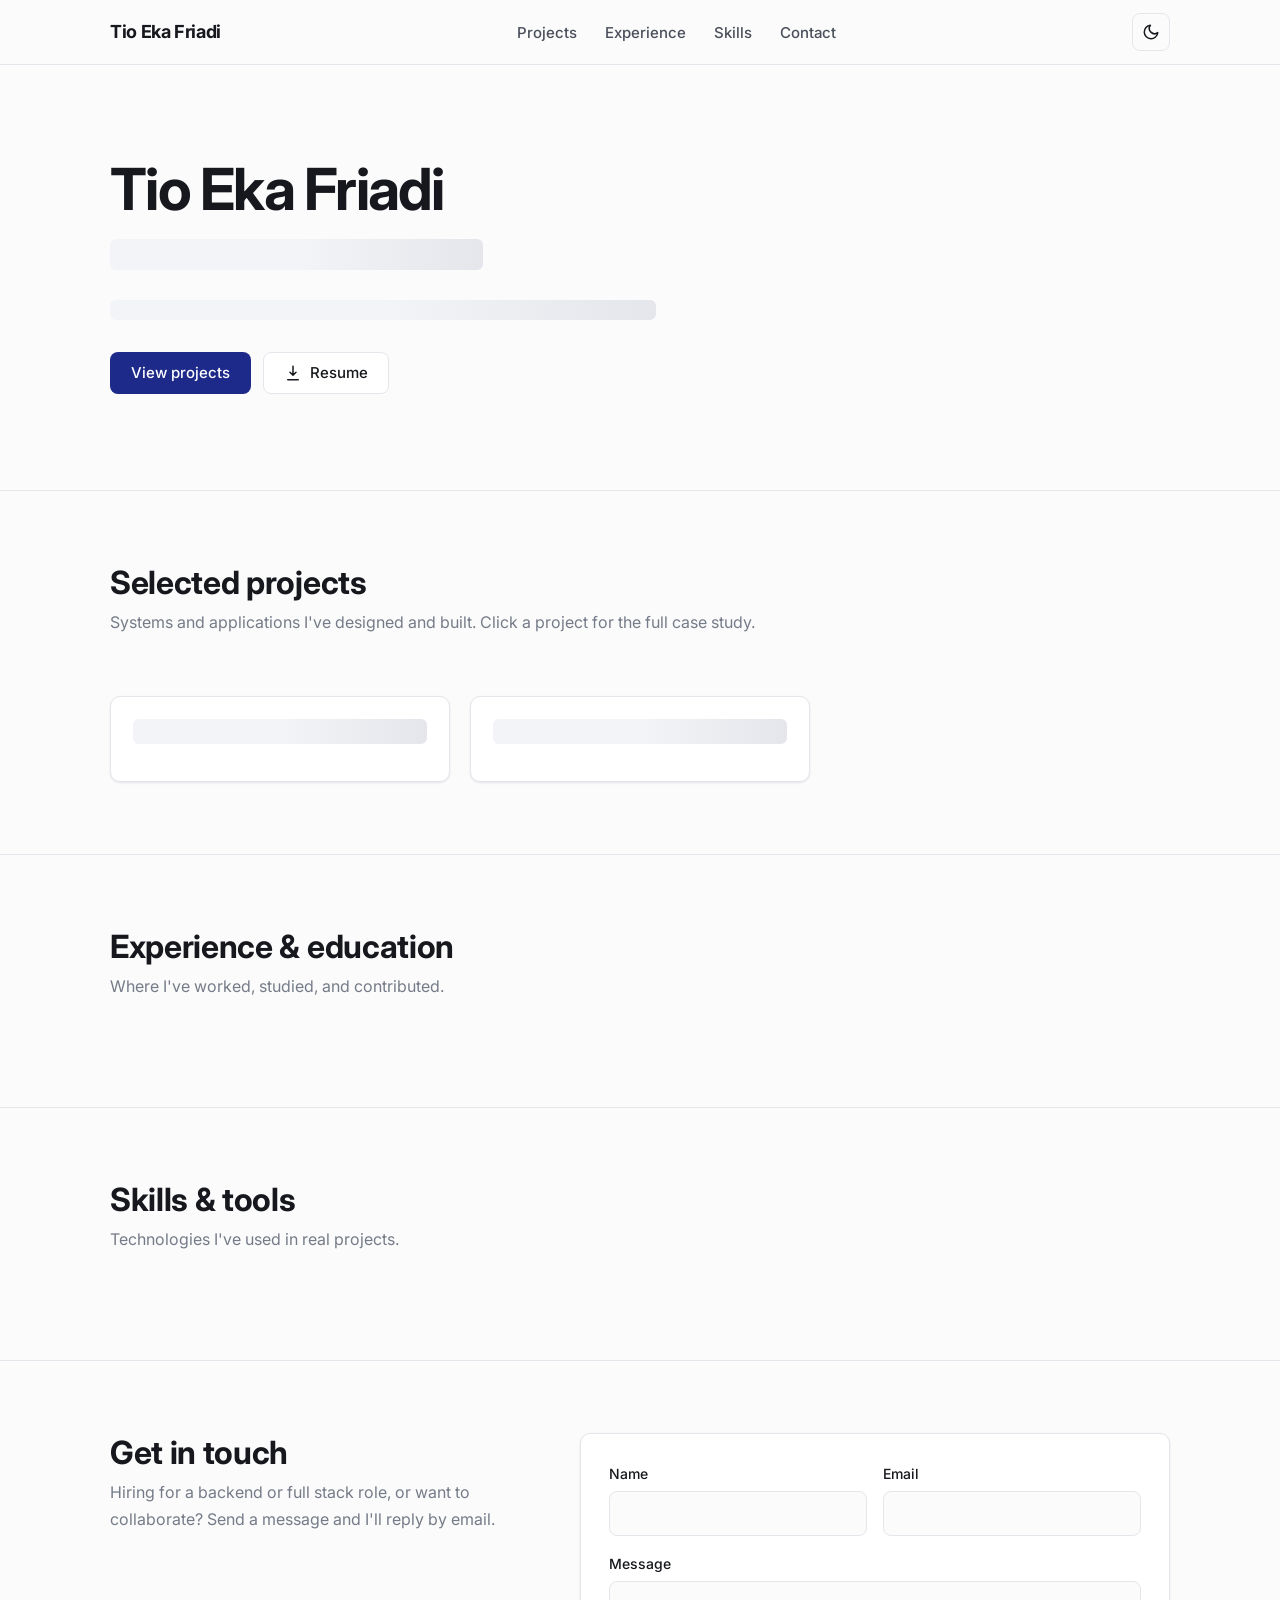
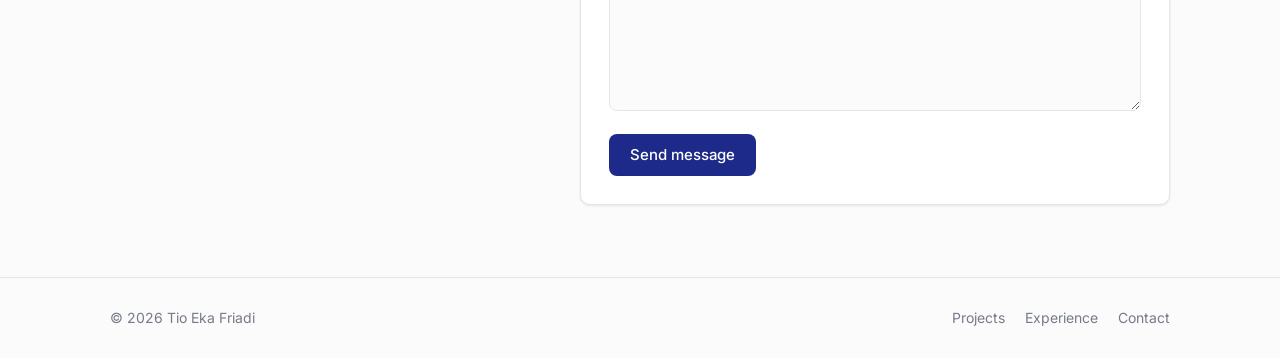
==== index.html @ fd9bc1bb "Add files via upload" ====
<!DOCTYPE html>
<html lang="en">
<head>
  <meta charset="UTF-8">
  <meta name="viewport" content="width=device-width, initial-scale=1">
  <title>Tio Eka Friadi — Backend & Full Stack Developer</title>
  <meta name="description" content="Portfolio of Tio Eka Friadi, a backend & full stack developer building REST APIs, databases, and AI-integrated web applications.">
  <meta name="author" content="Tio Eka Friadi">
  <meta name="theme-color" content="#1e2a8a">

  <!-- Open Graph (preview saat link dibagikan di LinkedIn / WhatsApp) -->
  <meta property="og:type" content="website">
  <meta property="og:title" content="Tio Eka Friadi — Backend & Full Stack Developer">
  <meta property="og:description" content="REST APIs, databases, and AI-integrated web applications. See my projects and get in touch.">
  <meta property="og:image" content="assets/og-image.png">
  <meta name="twitter:card" content="summary_large_image">
  <!-- Setelah punya domain, ganti dua baris ini lalu hapus komentar:
  <meta property="og:url" content="https://DOMAIN-KAMU.com/">
  <link rel="canonical" href="https://DOMAIN-KAMU.com/">
  -->

  <link rel="icon" href="assets/favicon.svg" type="image/svg+xml">
  <link rel="preconnect" href="https://fonts.googleapis.com">
  <link rel="preconnect" href="https://fonts.gstatic.com" crossorigin>
  <link href="https://fonts.googleapis.com/css2?family=Inter:wght@400;500;600;700&display=swap" rel="stylesheet">
  <link rel="stylesheet" href="css/style.css">
  <script>
    try { const t = localStorage.getItem('theme'); if (t) document.documentElement.dataset.theme = t; } catch (e) {}
  </script>
</head>
<body>
  <a class="skip-link" href="#main">Skip to content</a>

  <header class="site-header">
    <div class="container nav">
      <a class="brand" href="#top" data-bind="name">Tio Eka Friadi</a>
      <ul class="nav-links" id="nav-links">
        <li><a href="#projects">Projects</a></li>
        <li><a href="#experience">Experience</a></li>
        <li><a href="#skills">Skills</a></li>
        <li><a href="#contact">Contact</a></li>
      </ul>
      <div class="nav-actions">
        <button class="icon-btn" id="theme-toggle" type="button" aria-label="Toggle dark mode">
          <svg viewBox="0 0 24 24" fill="none" stroke="currentColor" stroke-width="2" stroke-linecap="round" stroke-linejoin="round"><path d="M21 12.8A9 9 0 1 1 11.2 3a7 7 0 0 0 9.8 9.8z"/></svg>
        </button>
        <button class="icon-btn menu-btn" id="menu-btn" type="button" aria-label="Open menu" aria-expanded="false" aria-controls="nav-links">
          <svg viewBox="0 0 24 24" fill="none" stroke="currentColor" stroke-width="2" stroke-linecap="round"><path d="M4 7h16M4 12h16M4 17h16"/></svg>
        </button>
      </div>
    </div>
  </header>

  <main id="main">
    <!-- HERO -->
    <section class="hero" id="top">
      <div class="container hero-grid">
        <div class="fade-in">
          <p class="eyebrow" id="open-to-work" hidden><span class="status-dot"></span> Open to internships & junior roles</p>
          <h1 data-bind="name">Tio Eka Friadi</h1>
          <p class="headline" data-bind="headline"><span class="skeleton">Backend & Full Stack Developer</span></p>
          <p class="bio" data-bind="bio"><span class="skeleton">Loading profile summary, please wait a moment while content loads.</span></p>
          <div class="hero-actions">
            <a class="btn btn-primary" href="#projects">View projects</a>
            <a class="btn btn-outline" id="resume-btn" href="cv.html" target="_blank" rel="noopener">
              <svg viewBox="0 0 24 24" fill="none" stroke="currentColor" stroke-width="2" stroke-linecap="round" stroke-linejoin="round"><path d="M12 3v12m0 0-4-4m4 4 4-4M5 21h14"/></svg>
              Resume
            </a>
          </div>
          <div class="hero-meta">
            <span id="hero-location" hidden>
              <svg viewBox="0 0 24 24" fill="none" stroke="currentColor" stroke-width="2"><path d="M12 21s-7-6.2-7-11.5A7 7 0 0 1 19 9.5C19 14.8 12 21 12 21z"/><circle cx="12" cy="9.5" r="2.5"/></svg>
              <span></span>
            </span>
            <a id="hero-github" href="#" target="_blank" rel="noopener" hidden>
              <svg viewBox="0 0 24 24" fill="currentColor"><path d="M12 .5a11.5 11.5 0 0 0-3.64 22.41c.58.1.79-.25.79-.56v-2c-3.2.7-3.88-1.37-3.88-1.37-.52-1.33-1.28-1.69-1.28-1.69-1.05-.71.08-.7.08-.7 1.16.08 1.77 1.19 1.77 1.19 1.03 1.77 2.7 1.26 3.36.96.1-.75.4-1.26.73-1.55-2.55-.29-5.24-1.28-5.24-5.68 0-1.26.45-2.28 1.19-3.09-.12-.29-.52-1.46.11-3.05 0 0 .97-.31 3.17 1.18a11 11 0 0 1 5.77 0c2.2-1.49 3.17-1.18 3.17-1.18.63 1.59.23 2.76.11 3.05.74.81 1.19 1.83 1.19 3.09 0 4.41-2.69 5.38-5.25 5.67.41.36.78 1.06.78 2.14v3.17c0 .31.21.67.8.56A11.5 11.5 0 0 0 12 .5z"/></svg>
              GitHub
            </a>
            <a id="hero-linkedin" href="#" target="_blank" rel="noopener" hidden>
              <svg viewBox="0 0 24 24" fill="currentColor"><path d="M20.45 20.45h-3.55v-5.57c0-1.33-.03-3.04-1.85-3.04-1.86 0-2.14 1.45-2.14 2.94v5.67H9.36V9h3.41v1.56h.05c.48-.9 1.64-1.85 3.37-1.85 3.6 0 4.27 2.37 4.27 5.46v6.28zM5.34 7.43a2.06 2.06 0 1 1 0-4.12 2.06 2.06 0 0 1 0 4.12zM7.12 20.45H3.56V9h3.56v11.45zM22.22 0H1.77C.79 0 0 .77 0 1.73v20.54C0 23.23.79 24 1.77 24h20.45c.98 0 1.78-.77 1.78-1.73V1.73C24 .77 23.2 0 22.22 0z"/></svg>
              LinkedIn
            </a>
          </div>
        </div>
        <img class="avatar" id="hero-avatar" alt="Photo of Tio Eka Friadi" hidden width="220" height="220">
      </div>
    </section>

    <!-- PROJECTS -->
    <section id="projects">
      <div class="container">
        <div class="section-head">
          <h2>Selected projects</h2>
          <p>Systems and applications I've designed and built. Click a project for the full case study.</p>
        </div>
        <div class="filters" id="project-filters" role="group" aria-label="Filter projects by category"></div>
        <div class="grid" id="projects-list" aria-live="polite">
          <div class="card"><div class="card-body"><p class="skeleton">Loading projects…</p></div></div>
          <div class="card"><div class="card-body"><p class="skeleton">Loading projects…</p></div></div>
        </div>
      </div>
    </section>

    <!-- EXPERIENCE -->
    <section id="experience">
      <div class="container">
        <div class="section-head">
          <h2>Experience & education</h2>
          <p>Where I've worked, studied, and contributed.</p>
        </div>
        <ol class="timeline" id="experience-list"></ol>
      </div>
    </section>

    <!-- SKILLS -->
    <section id="skills">
      <div class="container">
        <div class="section-head">
          <h2>Skills & tools</h2>
          <p>Technologies I've used in real projects.</p>
        </div>
        <div class="skills" id="skills-list"></div>
      </div>
    </section>

    <!-- CONTACT -->
    <section id="contact">
      <div class="container contact-grid">
        <div>
          <div class="section-head" style="margin-bottom:0">
            <h2>Get in touch</h2>
            <p>Hiring for a backend or full stack role, or want to collaborate? Send a message and I'll reply by email.</p>
          </div>
          <ul class="contact-list">
            <li id="contact-email-item" hidden>
              <a id="contact-email" href="#">
                <svg viewBox="0 0 24 24" fill="none" stroke="currentColor" stroke-width="2" stroke-linecap="round" stroke-linejoin="round"><rect x="3" y="5" width="18" height="14" rx="2"/><path d="m3 7 9 6 9-6"/></svg>
                <span></span>
              </a>
            </li>
            <li id="contact-linkedin-item" hidden>
              <a id="contact-linkedin" href="#" target="_blank" rel="noopener">
                <svg viewBox="0 0 24 24" fill="currentColor"><path d="M20.45 20.45h-3.55v-5.57c0-1.33-.03-3.04-1.85-3.04-1.86 0-2.14 1.45-2.14 2.94v5.67H9.36V9h3.41v1.56h.05c.48-.9 1.64-1.85 3.37-1.85 3.6 0 4.27 2.37 4.27 5.46v6.28zM5.34 7.43a2.06 2.06 0 1 1 0-4.12 2.06 2.06 0 0 1 0 4.12zM7.12 20.45H3.56V9h3.56v11.45zM22.22 0H1.77C.79 0 0 .77 0 1.73v20.54C0 23.23.79 24 1.77 24h20.45c.98 0 1.78-.77 1.78-1.73V1.73C24 .77 23.2 0 22.22 0z"/></svg>
                <span>LinkedIn</span>
              </a>
            </li>
            <li id="contact-github-item" hidden>
              <a id="contact-github" href="#" target="_blank" rel="noopener">
                <svg viewBox="0 0 24 24" fill="currentColor"><path d="M12 .5a11.5 11.5 0 0 0-3.64 22.41c.58.1.79-.25.79-.56v-2c-3.2.7-3.88-1.37-3.88-1.37-.52-1.33-1.28-1.69-1.28-1.69-1.05-.71.08-.7.08-.7 1.16.08 1.77 1.19 1.77 1.19 1.03 1.77 2.7 1.26 3.36.96.1-.75.4-1.26.73-1.55-2.55-.29-5.24-1.28-5.24-5.68 0-1.26.45-2.28 1.19-3.09-.12-.29-.52-1.46.11-3.05 0 0 .97-.31 3.17 1.18a11 11 0 0 1 5.77 0c2.2-1.49 3.17-1.18 3.17-1.18.63 1.59.23 2.76.11 3.05.74.81 1.19 1.83 1.19 3.09 0 4.41-2.69 5.38-5.25 5.67.41.36.78 1.06.78 2.14v3.17c0 .31.21.67.8.56A11.5 11.5 0 0 0 12 .5z"/></svg>
                <span>GitHub</span>
              </a>
            </li>
          </ul>
        </div>

        <form class="form" id="contact-form" novalidate>
          <div id="form-alert" class="alert" role="status" hidden></div>
          <div class="form-row">
            <div class="field">
              <label for="cf-name">Name</label>
              <input id="cf-name" name="name" type="text" autocomplete="name" required maxlength="100">
            </div>
            <div class="field">
              <label for="cf-email">Email</label>
              <input id="cf-email" name="email" type="email" autocomplete="email" required maxlength="200">
            </div>
          </div>
          <div class="field">
            <label for="cf-message">Message</label>
            <textarea id="cf-message" name="message" required minlength="5" maxlength="5000"></textarea>
          </div>
          <!-- honeypot anti-spam: manusia tidak melihat field ini -->
          <div class="hp" aria-hidden="true">
            <label for="cf-website">Website</label>
            <input id="cf-website" name="website" type="text" tabindex="-1" autocomplete="off">
          </div>
          <button class="btn btn-primary" type="submit" id="cf-submit">Send message</button>
        </form>
      </div>
    </section>
  </main>

  <footer class="site-footer">
    <div class="container footer-inner">
      <p style="margin:0">© <span id="year"></span> <span data-bind="name">Tio Eka Friadi</span></p>
      <nav aria-label="Footer">
        <a href="#projects">Projects</a>
        <a href="#experience">Experience</a>
        <a href="#contact">Contact</a>
      </nav>
    </div>
  </footer>

  <noscript><p class="container">This site needs JavaScript to load its content. You can reach me at friaditioeka@gmail.com.</p></noscript>

  <script src="js/vendor/supabase.min.js"></script>
  <script src="js/supabase.js"></script>
  <script src="js/data.js"></script>
  <script src="js/core.js"></script>
  <script src="js/main.js"></script>
</body>
</html>
---- css/style.css ----
/* =====================================================================
   PORTFOLIO — STYLE (tanpa framework, tanpa build step)
   Ganti warna utama cukup di --accent.
   ===================================================================== */
:root {
  --accent: #1e2a8a;
  --accent-hover: #141d66;
  --accent-soft: rgba(30, 42, 138, 0.08);
  --text: #16181d;
  --text-body: #4a4f5a;
  --text-muted: #757b87;
  --bg: #fbfbfc;
  --surface: #ffffff;
  --surface-2: #f3f4f7;
  --border: #e4e6eb;
  --success: #137a4b;
  --success-bg: #e8f6ef;
  --danger: #b42318;
  --danger-bg: #fdecea;
  --radius: 10px;
  --shadow: 0 1px 2px rgba(16, 24, 40, 0.04), 0 1px 3px rgba(16, 24, 40, 0.06);
  --max: 1100px;
  --font: 'Inter', system-ui, -apple-system, 'Segoe UI', Roboto, sans-serif;
  --mono: ui-monospace, SFMono-Regular, Menlo, Consolas, monospace;
  color-scheme: light;
}

@media (prefers-color-scheme: dark) {
  :root:not([data-theme="light"]) {
    --accent: #8a9bff;
    --accent-hover: #a9b6ff;
    --accent-soft: rgba(138, 155, 255, 0.12);
    --text: #eef0f4;
    --text-body: #b9bec9;
    --text-muted: #8b919d;
    --bg: #0e1015;
    --surface: #161920;
    --surface-2: #1d2129;
    --border: #2a2f39;
    --success: #4ccf8e;
    --success-bg: rgba(76, 207, 142, 0.12);
    --danger: #ff8a80;
    --danger-bg: rgba(255, 138, 128, 0.12);
    --shadow: none;
    color-scheme: dark;
  }
}
:root[data-theme="dark"] {
  --accent: #8a9bff;
  --accent-hover: #a9b6ff;
  --accent-soft: rgba(138, 155, 255, 0.12);
  --text: #eef0f4;
  --text-body: #b9bec9;
  --text-muted: #8b919d;
  --bg: #0e1015;
  --surface: #161920;
  --surface-2: #1d2129;
  --border: #2a2f39;
  --success: #4ccf8e;
  --success-bg: rgba(76, 207, 142, 0.12);
  --danger: #ff8a80;
  --danger-bg: rgba(255, 138, 128, 0.12);
  --shadow: none;
  color-scheme: dark;
}

/* ---------- Base ---------- */
*, *::before, *::after { box-sizing: border-box; }
html { scroll-behavior: smooth; -webkit-text-size-adjust: 100%; }
@media (prefers-reduced-motion: reduce) { html { scroll-behavior: auto; } * { animation: none !important; transition: none !important; } }
body {
  margin: 0;
  font-family: var(--font);
  font-size: 16px;
  line-height: 1.65;
  color: var(--text-body);
  background: var(--bg);
  -webkit-font-smoothing: antialiased;
}
img { max-width: 100%; display: block; }
a { color: var(--accent); text-decoration: none; }
a:hover { color: var(--accent-hover); text-decoration: underline; }
h1, h2, h3, h4 { color: var(--text); line-height: 1.25; margin: 0; letter-spacing: -0.01em; }
p { margin: 0 0 1em; }
code { font-family: var(--mono); font-size: 0.9em; background: var(--surface-2); padding: 0.1em 0.35em; border-radius: 4px; }
::selection { background: var(--accent-soft); color: var(--accent); }
:focus-visible { outline: 2px solid var(--accent); outline-offset: 2px; border-radius: 4px; }

.container { max-width: var(--max); margin: 0 auto; padding: 0 20px; }
[hidden] { display: none !important; }
.sr-only { position: absolute; width: 1px; height: 1px; padding: 0; margin: -1px; overflow: hidden; clip: rect(0,0,0,0); border: 0; }
.skip-link { position: absolute; left: -999px; top: 8px; background: var(--accent); color: #fff; padding: 8px 14px; border-radius: 6px; z-index: 100; }
.skip-link:focus { left: 8px; color: #fff; }
.muted { color: var(--text-muted); }

/* ---------- Buttons ---------- */
.btn {
  display: inline-flex; align-items: center; gap: 8px;
  padding: 11px 20px; border-radius: 8px;
  font: 500 15px/1.2 var(--font);
  border: 1px solid transparent; cursor: pointer;
  transition: background .15s, border-color .15s, color .15s;
  text-decoration: none !important;
}
.btn svg { width: 18px; height: 18px; flex: none; }
.btn-primary { background: var(--accent); color: #fff; }
:root[data-theme="dark"] .btn-primary { color: #0e1015; }
@media (prefers-color-scheme: dark) { :root:not([data-theme="light"]) .btn-primary { color: #0e1015; } }
.btn-primary:hover { background: var(--accent-hover); color: #fff; }
:root[data-theme="dark"] .btn-primary:hover { color: #0e1015; }
@media (prefers-color-scheme: dark) { :root:not([data-theme="light"]) .btn-primary:hover { color: #0e1015; } }
.btn-outline { background: var(--surface); color: var(--text); border-color: var(--border); }
.btn-outline:hover { border-color: var(--accent); color: var(--accent); }
.btn:disabled { opacity: .6; cursor: not-allowed; }
.icon-btn { background: none; border: 1px solid var(--border); color: var(--text); width: 38px; height: 38px; border-radius: 8px; display: inline-grid; place-items: center; cursor: pointer; }
.icon-btn:hover { border-color: var(--accent); color: var(--accent); }
.icon-btn svg { width: 18px; height: 18px; }

/* ---------- Header ---------- */
.site-header {
  position: sticky; top: 0; z-index: 50;
  background: color-mix(in srgb, var(--bg) 88%, transparent);
  backdrop-filter: saturate(180%) blur(8px);
  border-bottom: 1px solid var(--border);
}
.nav { display: flex; align-items: center; justify-content: space-between; height: 64px; gap: 16px; }
.brand { font-weight: 700; font-size: 18px; color: var(--text); letter-spacing: -0.02em; }
.brand:hover { color: var(--accent); text-decoration: none; }
.nav-links { display: flex; align-items: center; gap: 28px; list-style: none; margin: 0; padding: 0; }
.nav-links a { color: var(--text-body); font-size: 15px; font-weight: 500; }
.nav-links a:hover { color: var(--accent); text-decoration: none; }
.nav-actions { display: flex; align-items: center; gap: 8px; }
.menu-btn { display: none; }

@media (max-width: 760px) {
  .menu-btn { display: inline-grid; }
  .nav-links {
    position: absolute; top: 64px; left: 0; right: 0;
    flex-direction: column; align-items: stretch; gap: 0;
    background: var(--surface); border-bottom: 1px solid var(--border);
    padding: 8px 20px 16px; display: none;
  }
  .nav-links.open { display: flex; }
  .nav-links a { display: block; padding: 12px 0; border-bottom: 1px solid var(--border); }
  .nav-links li:last-child a { border-bottom: 0; }
}

/* ---------- Sections ---------- */
section { padding: 72px 0; scroll-margin-top: 64px; }
section + section { border-top: 1px solid var(--border); }
.section-head { margin-bottom: 36px; }
.section-head h2 { font-size: clamp(26px, 3.2vw, 32px); font-weight: 700; margin-bottom: 6px; }
.section-head p { margin: 0; color: var(--text-muted); }
.eyebrow { font-size: 13px; font-weight: 600; letter-spacing: .08em; text-transform: uppercase; color: var(--accent); margin-bottom: 12px; display: inline-flex; align-items: center; gap: 8px; }

/* ---------- Hero ---------- */
.hero { padding: 88px 0 72px; }
.hero-grid { display: grid; grid-template-columns: 1fr auto; gap: 48px; align-items: center; }
.hero h1 { font-size: clamp(38px, 6vw, 58px); font-weight: 700; letter-spacing: -0.03em; margin-bottom: 8px; }
.hero .headline { font-size: clamp(20px, 2.6vw, 26px); color: var(--text-body); font-weight: 500; margin-bottom: 20px; }
.hero .bio { font-size: 17px; max-width: 640px; margin-bottom: 28px; }
.hero-actions { display: flex; flex-wrap: wrap; gap: 12px; margin-bottom: 24px; }
.hero-meta { display: flex; flex-wrap: wrap; gap: 18px; font-size: 14px; color: var(--text-muted); }
.hero-meta span, .hero-meta a { display: inline-flex; align-items: center; gap: 6px; color: var(--text-muted); }
.hero-meta a:hover { color: var(--accent); }
.hero-meta svg { width: 16px; height: 16px; }
.avatar { width: 220px; height: 220px; border-radius: 50%; object-fit: cover; border: 1px solid var(--border); background: var(--surface-2); }
.status-dot { width: 8px; height: 8px; border-radius: 50%; background: var(--success); box-shadow: 0 0 0 4px var(--success-bg); }
@media (max-width: 760px) {
  .hero { padding: 56px 0 48px; }
  .hero-grid { grid-template-columns: 1fr; gap: 28px; }
  .avatar { width: 120px; height: 120px; order: -1; }
}

/* ---------- Projects ---------- */
.filters { display: flex; flex-wrap: wrap; gap: 8px; margin-bottom: 24px; }
.chip-btn { border: 1px solid var(--border); background: var(--surface); color: var(--text-body); padding: 6px 14px; border-radius: 999px; font: 500 14px var(--font); cursor: pointer; }
.chip-btn:hover { border-color: var(--accent); color: var(--accent); }
.chip-btn[aria-pressed="true"] { background: var(--accent); border-color: var(--accent); color: #fff; }
:root[data-theme="dark"] .chip-btn[aria-pressed="true"] { color: #0e1015; }
@media (prefers-color-scheme: dark) { :root:not([data-theme="light"]) .chip-btn[aria-pressed="true"] { color: #0e1015; } }

.grid { display: grid; grid-template-columns: repeat(auto-fill, minmax(320px, 1fr)); gap: 20px; }
@media (max-width: 400px) { .grid { grid-template-columns: 1fr; } }
.card {
  background: var(--surface); border: 1px solid var(--border); border-radius: var(--radius);
  box-shadow: var(--shadow); overflow: hidden; display: flex; flex-direction: column;
  transition: border-color .15s, transform .15s;
}
.card:hover { border-color: var(--accent); transform: translateY(-2px); }
.card-media { aspect-ratio: 16 / 9; background: var(--surface-2); object-fit: cover; width: 100%; border-bottom: 1px solid var(--border); }
.card-body { padding: 22px; display: flex; flex-direction: column; flex: 1; }
.card-top { display: flex; justify-content: space-between; align-items: center; gap: 8px; margin-bottom: 10px; font-size: 13px; color: var(--text-muted); }
.card h3 { font-size: 19px; margin-bottom: 8px; }
.card h3 a { color: var(--text); }
.card h3 a:hover { color: var(--accent); text-decoration: none; }
.card p { font-size: 15px; flex: 1; }
.tags { display: flex; flex-wrap: wrap; gap: 6px; margin: 4px 0 18px; padding: 0; list-style: none; }
.tag { font-size: 12.5px; font-weight: 500; padding: 3px 9px; border-radius: 6px; background: var(--surface-2); color: var(--text-body); border: 1px solid var(--border); }
.card-links { display: flex; gap: 18px; padding-top: 16px; border-top: 1px solid var(--border); font-size: 14px; font-weight: 500; }
.badge { font-size: 12px; font-weight: 600; padding: 2px 8px; border-radius: 999px; background: var(--accent-soft); color: var(--accent); white-space: nowrap; }
.badge.progress { background: #fff4e0; color: #9a5b00; }
:root[data-theme="dark"] .badge.progress { background: rgba(255, 184, 77, .14); color: #ffc46b; }
@media (prefers-color-scheme: dark) { :root:not([data-theme="light"]) .badge.progress { background: rgba(255, 184, 77, .14); color: #ffc46b; } }

/* ---------- Experience timeline ---------- */
.timeline { list-style: none; margin: 0; padding: 0; display: grid; gap: 14px; }
.tl-item { display: grid; grid-template-columns: 170px 1fr; gap: 24px; background: var(--surface); border: 1px solid var(--border); border-radius: var(--radius); padding: 22px; }
.tl-date { font-size: 14px; color: var(--text-muted); font-weight: 500; }
.tl-kind { display: block; font-size: 12px; text-transform: uppercase; letter-spacing: .06em; color: var(--accent); margin-top: 4px; }
.tl-item h3 { font-size: 17px; }
.tl-org { color: var(--text-body); font-weight: 500; margin: 2px 0 8px; font-size: 15px; }
.tl-item p { margin: 0 0 6px; font-size: 15px; }
.tl-item ul { margin: 6px 0 0; padding-left: 20px; font-size: 15px; }
@media (max-width: 640px) { .tl-item { grid-template-columns: 1fr; gap: 6px; } }

/* ---------- Skills ---------- */
.skills { display: grid; grid-template-columns: repeat(auto-fill, minmax(260px, 1fr)); gap: 16px; }
.skill-group { background: var(--surface); border: 1px solid var(--border); border-radius: var(--radius); padding: 20px; }
.skill-group h3 { font-size: 15px; margin-bottom: 12px; }
.skill-group .tags { margin: 0; }

/* ---------- Contact ---------- */
.contact-grid { display: grid; grid-template-columns: 5fr 7fr; gap: 48px; }
@media (max-width: 860px) { .contact-grid { grid-template-columns: 1fr; gap: 28px; } }
.contact-list { list-style: none; padding: 0; margin: 24px 0 0; display: grid; gap: 14px; }
.contact-list a, .contact-list span { display: inline-flex; align-items: center; gap: 10px; color: var(--text-body); font-weight: 500; word-break: break-all; }
.contact-list a:hover { color: var(--accent); }
.contact-list svg { width: 20px; height: 20px; color: var(--accent); flex: none; }
.form { background: var(--surface); border: 1px solid var(--border); border-radius: var(--radius); padding: 28px; box-shadow: var(--shadow); }
.form-row { display: grid; grid-template-columns: 1fr 1fr; gap: 16px; }
@media (max-width: 560px) { .form-row { grid-template-columns: 1fr; } .form { padding: 20px; } }
.field { margin-bottom: 16px; }
.field label { display: block; font-size: 14px; font-weight: 500; color: var(--text); margin-bottom: 6px; }
.field input, .field textarea, .field select {
  width: 100%; font: 15px/1.5 var(--font); color: var(--text);
  background: var(--bg); border: 1px solid var(--border); border-radius: 8px; padding: 10px 12px;
}
.field textarea { resize: vertical; min-height: 130px; }
.field input:focus, .field textarea:focus, .field select:focus { outline: none; border-color: var(--accent); box-shadow: 0 0 0 3px var(--accent-soft); }
.hp { position: absolute; left: -9999px; width: 1px; height: 1px; overflow: hidden; }
.alert { padding: 12px 14px; border-radius: 8px; font-size: 14px; font-weight: 500; margin-bottom: 16px; border: 1px solid transparent; }
.alert-success { background: var(--success-bg); color: var(--success); border-color: color-mix(in srgb, var(--success) 25%, transparent); }
.alert-error { background: var(--danger-bg); color: var(--danger); border-color: color-mix(in srgb, var(--danger) 25%, transparent); }

/* ---------- Project detail ---------- */
.detail { padding: 48px 0 80px; }
.detail-inner { max-width: 780px; }
.back-link { display: inline-flex; align-items: center; gap: 6px; font-size: 14px; font-weight: 500; margin-bottom: 28px; }
.detail h1 { font-size: clamp(30px, 5vw, 42px); letter-spacing: -0.02em; margin: 10px 0 12px; }
.detail .lead { font-size: 18px; color: var(--text-body); }
.detail-meta { display: grid; grid-template-columns: repeat(auto-fit, minmax(160px, 1fr)); gap: 16px; padding: 20px; border: 1px solid var(--border); border-radius: var(--radius); background: var(--surface); margin: 28px 0; }
.detail-meta dt { font-size: 12px; text-transform: uppercase; letter-spacing: .06em; color: var(--text-muted); }
.detail-meta dd { margin: 4px 0 0; color: var(--text); font-weight: 500; font-size: 15px; }
.detail-cover { border-radius: var(--radius); border: 1px solid var(--border); margin: 28px 0; width: 100%; }
.prose h3 { font-size: 19px; margin: 28px 0 10px; }
.prose ul { padding-left: 22px; margin: 0 0 1em; }
.prose li { margin-bottom: 4px; }

/* ---------- Footer ---------- */
.site-footer { border-top: 1px solid var(--border); padding: 28px 0; font-size: 14px; color: var(--text-muted); }
.footer-inner { display: flex; flex-wrap: wrap; justify-content: space-between; gap: 12px; }
.footer-inner nav { display: flex; gap: 20px; }
.footer-inner a { color: var(--text-muted); }
.footer-inner a:hover { color: var(--accent); }

/* ---------- Loading skeleton ---------- */
.skeleton { background: linear-gradient(90deg, var(--surface-2) 25%, var(--border) 50%, var(--surface-2) 75%); background-size: 200% 100%; animation: shimmer 1.2s infinite; border-radius: 6px; color: transparent !important; }
@keyframes shimmer { from { background-position: 200% 0; } to { background-position: -200% 0; } }
.fade-in { animation: fadeIn .5s ease-out both; }
@keyframes fadeIn { from { opacity: 0; transform: translateY(8px); } to { opacity: 1; transform: none; } }
.empty { padding: 28px; border: 1px dashed var(--border); border-radius: var(--radius); text-align: center; color: var(--text-muted); }
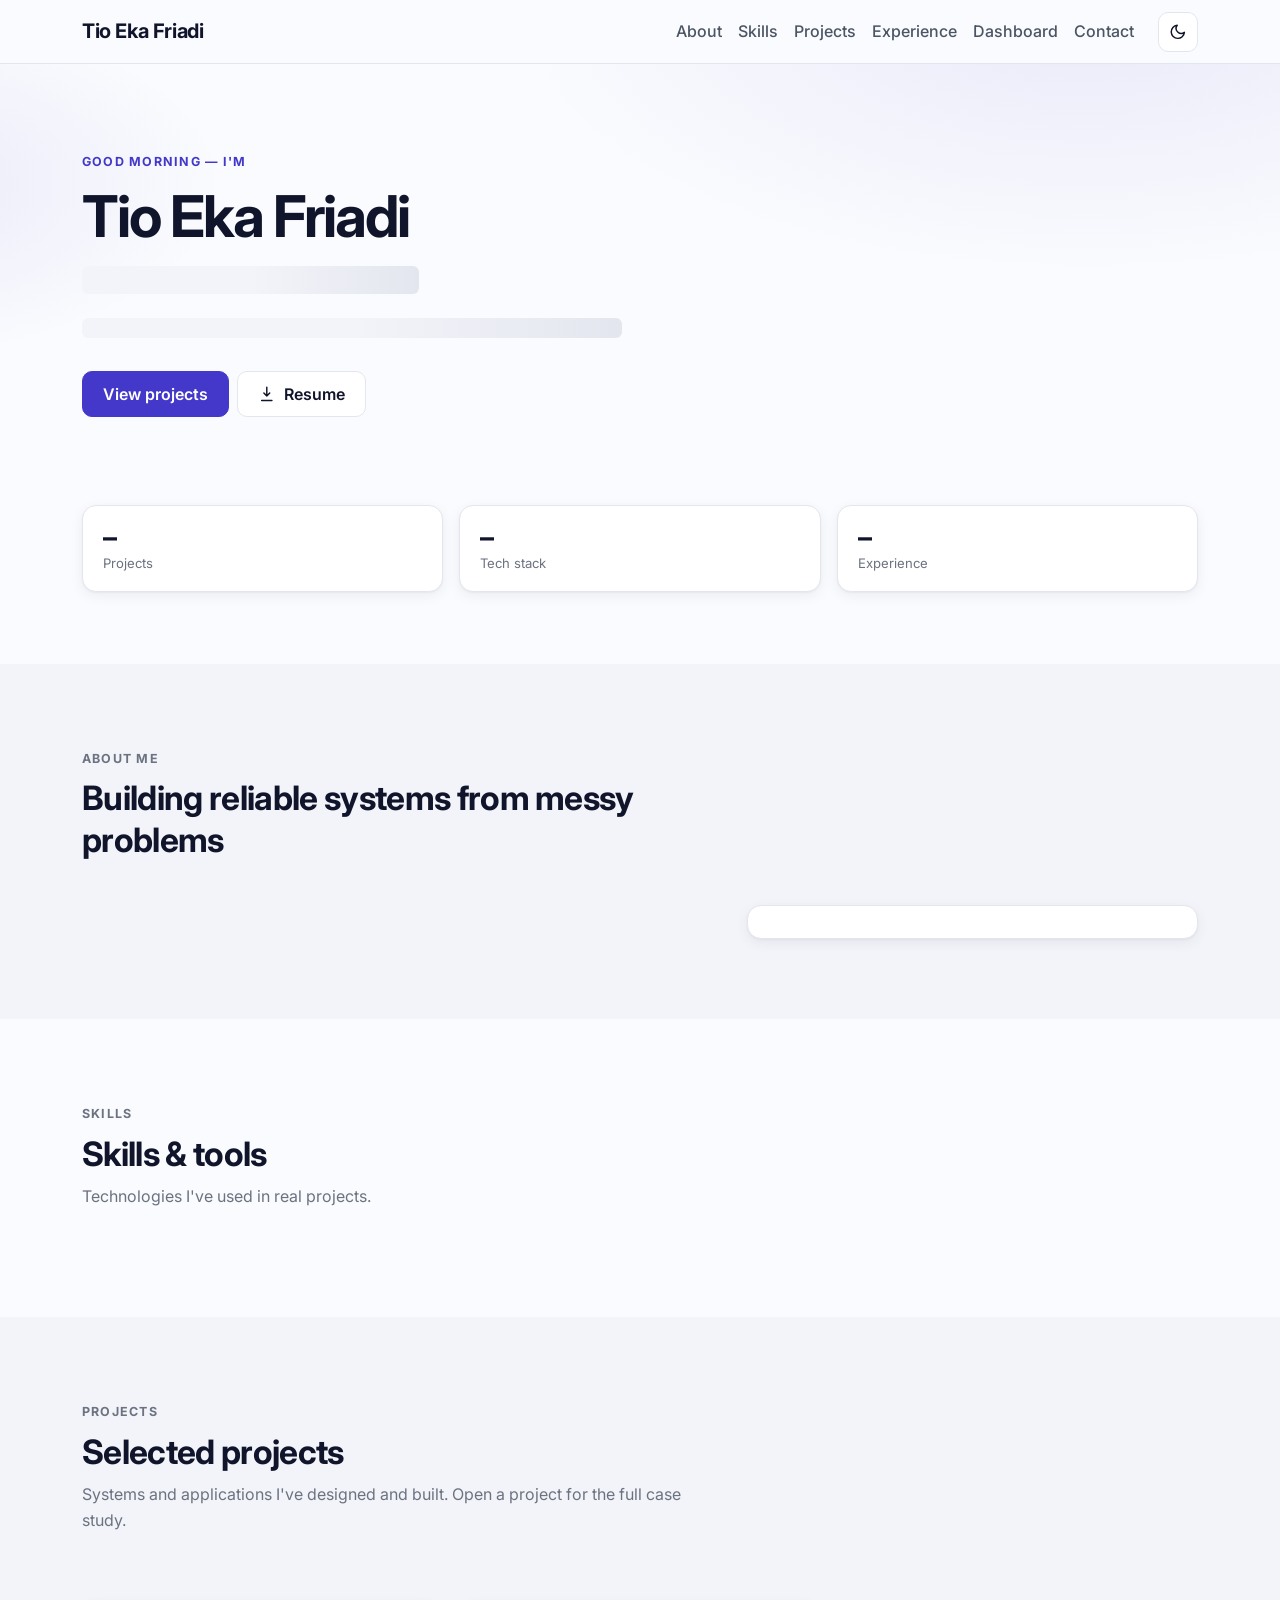
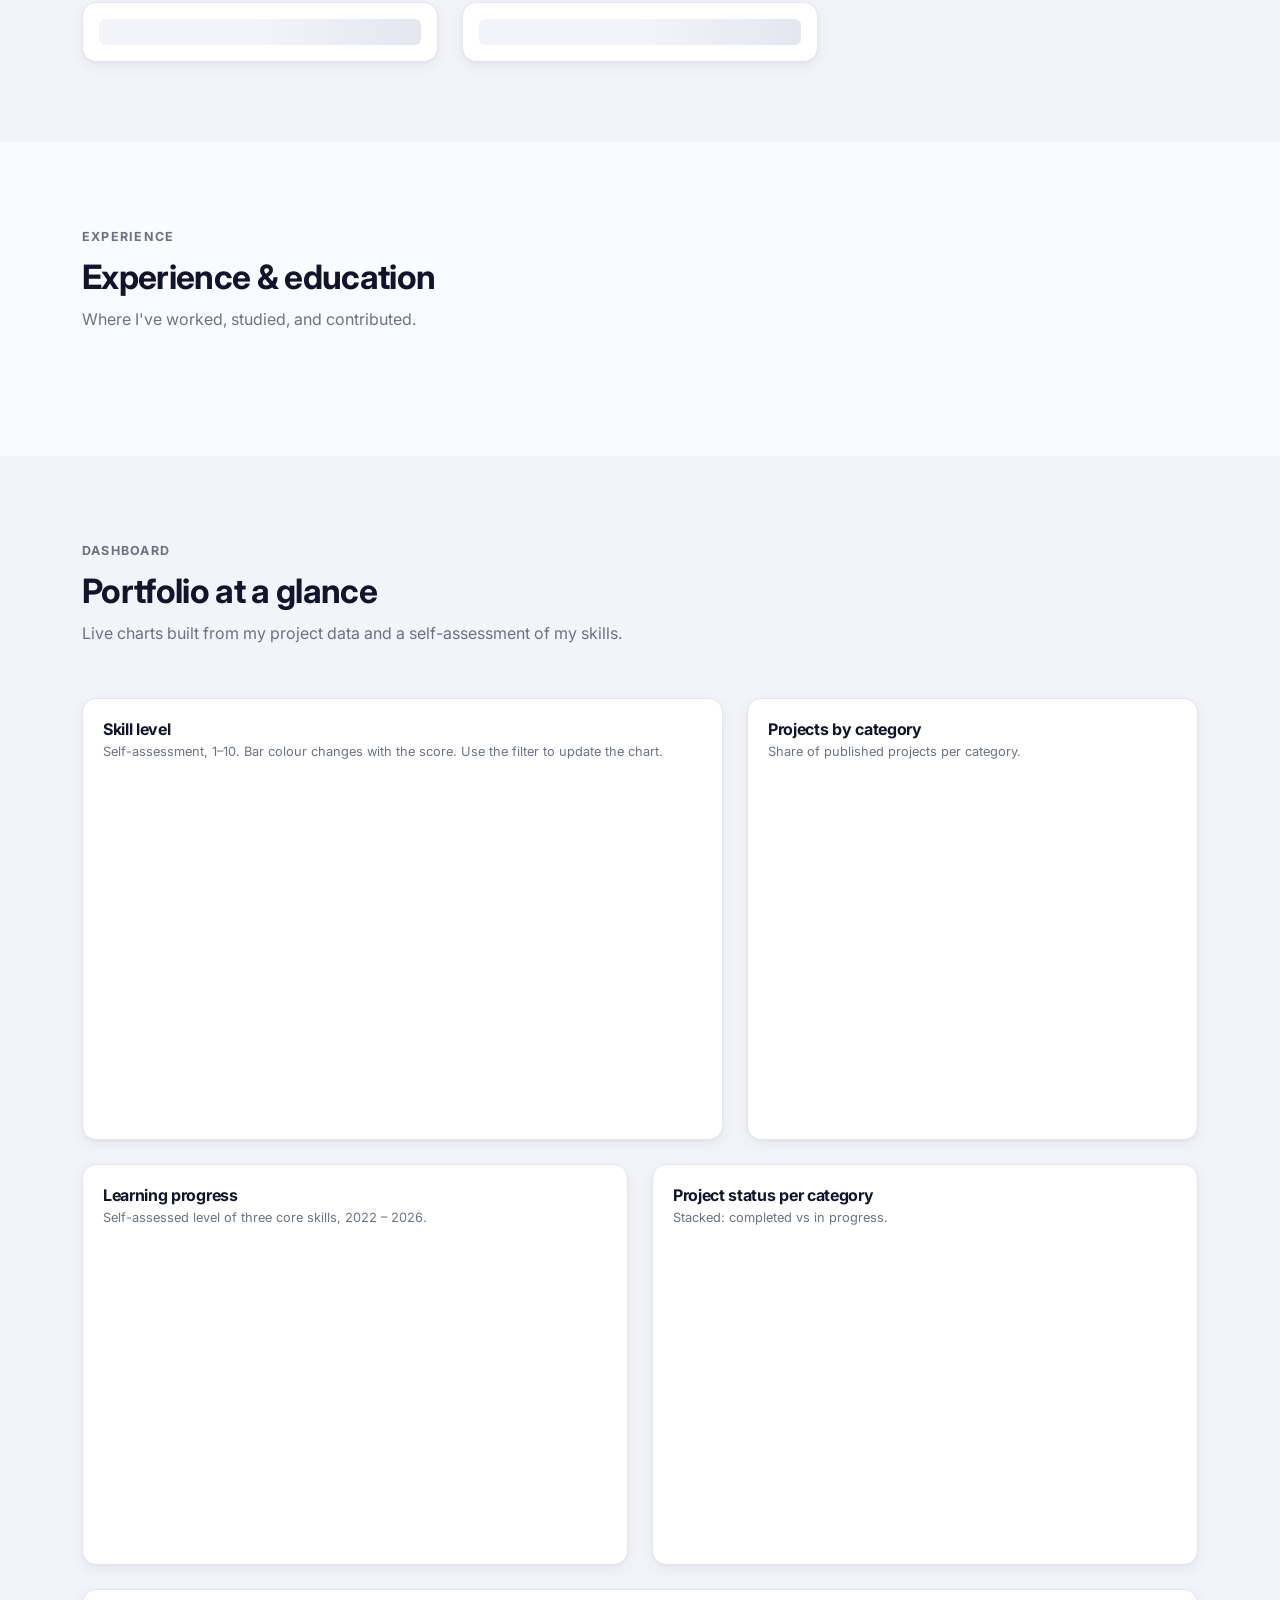
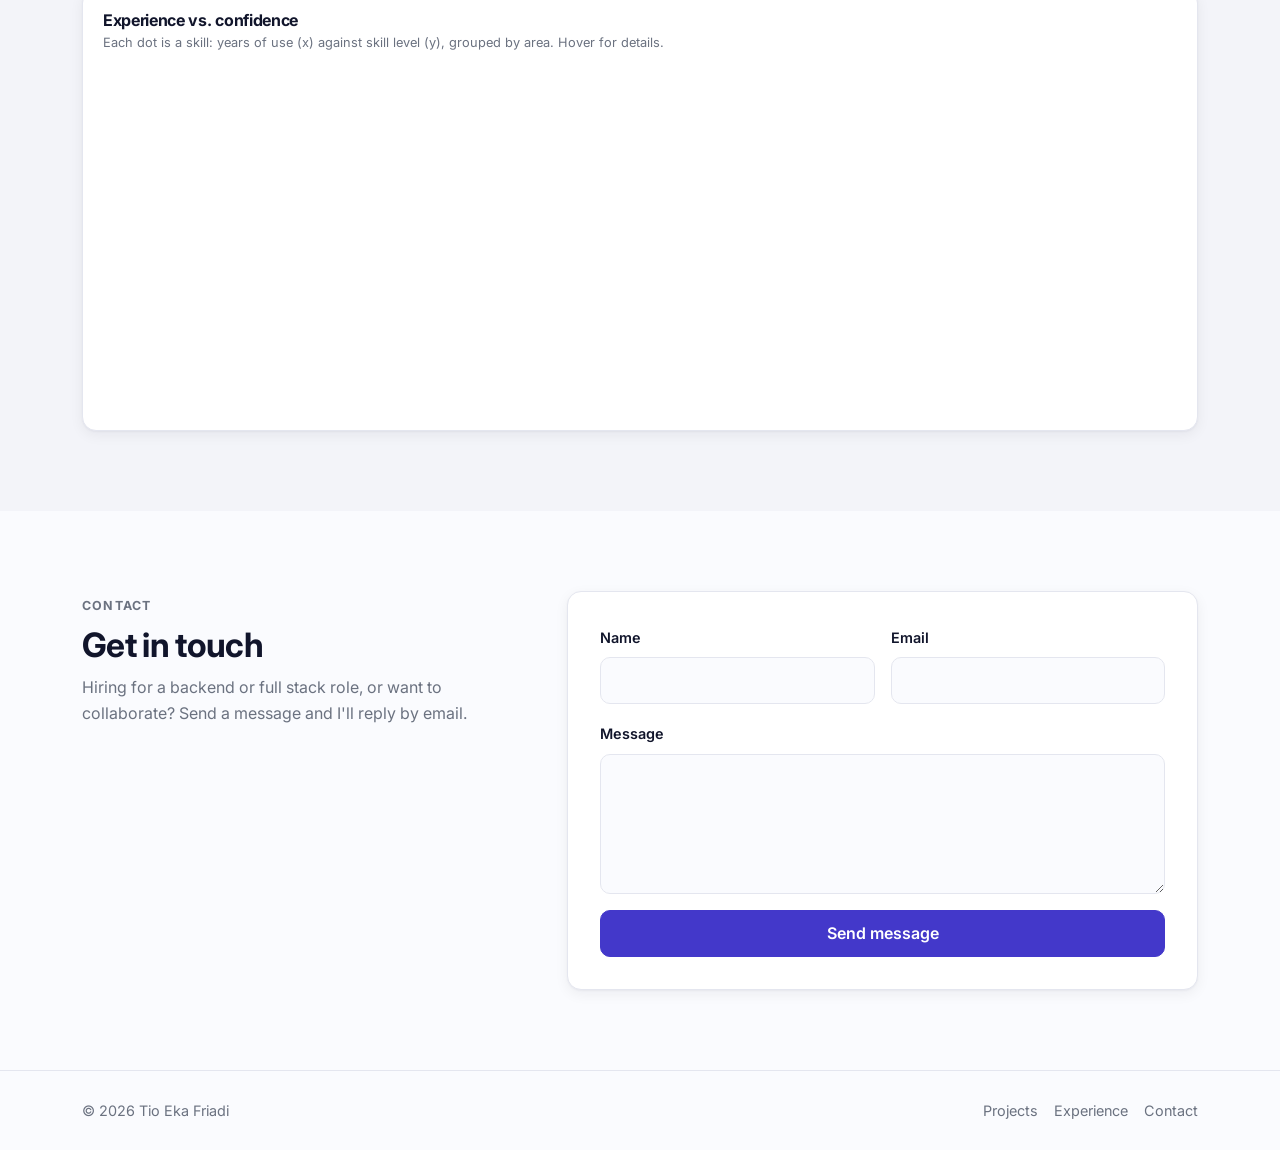
==== commit 294586c6: "Redesign portfolio: Bootstrap theme, About section, Chart.js dashboard, cleaner JS Co-Authored-By: C" ====
--- a/index.html
+++ b/index.html
@@ -6,7 +6,7 @@
   <title>Tio Eka Friadi — Backend & Full Stack Developer</title>
   <meta name="description" content="Portfolio of Tio Eka Friadi, a backend & full stack developer building REST APIs, databases, and AI-integrated web applications.">
   <meta name="author" content="Tio Eka Friadi">
-  <meta name="theme-color" content="#1e2a8a">
+  <meta name="theme-color" content="#4338ca">
 
   <!-- Open Graph (preview saat link dibagikan di LinkedIn / WhatsApp) -->
   <meta property="og:type" content="website">
@@ -23,88 +23,161 @@
   <link rel="preconnect" href="https://fonts.googleapis.com">
   <link rel="preconnect" href="https://fonts.gstatic.com" crossorigin>
   <link href="https://fonts.googleapis.com/css2?family=Inter:wght@400;500;600;700&display=swap" rel="stylesheet">
-  <link rel="stylesheet" href="css/style.css">
+  <link rel="stylesheet" href="css/vendor/bootstrap.min.css">
+  <link rel="stylesheet" href="css/site.css">
+
+  <!-- Jalan sebelum halaman tampil, supaya tidak berkedip: pakai tema tersimpan / tema sistem -->
   <script>
-    try { const t = localStorage.getItem('theme'); if (t) document.documentElement.dataset.theme = t; } catch (e) {}
+    document.documentElement.classList.add('js');
+    try {
+      const saved = localStorage.getItem('theme');
+      const system = matchMedia('(prefers-color-scheme: dark)').matches ? 'dark' : 'light';
+      document.documentElement.setAttribute('data-bs-theme', saved || system);
+    } catch (e) {}
   </script>
 </head>
-<body>
+
+<body data-bs-spy="scroll" data-bs-target="#site-menu" data-bs-root-margin="-30% 0px -60% 0px" tabindex="0">
+
+  <!-- Ikon dipakai ulang lewat <use href="#i-..."> -->
+  <svg width="0" height="0" style="position:absolute" aria-hidden="true">
+    <symbol id="i-moon" viewBox="0 0 24 24" fill="none" stroke="currentColor" stroke-width="2" stroke-linecap="round" stroke-linejoin="round"><path d="M21 12.8A9 9 0 1 1 11.2 3a7 7 0 0 0 9.8 9.8z"/></symbol>
+    <symbol id="i-sun" viewBox="0 0 24 24" fill="none" stroke="currentColor" stroke-width="2" stroke-linecap="round"><circle cx="12" cy="12" r="4"/><path d="M12 2v2M12 20v2M4.9 4.9l1.4 1.4M17.7 17.7l1.4 1.4M2 12h2M20 12h2M4.9 19.1l1.4-1.4M17.7 6.3l1.4-1.4"/></symbol>
+    <symbol id="i-download" viewBox="0 0 24 24" fill="none" stroke="currentColor" stroke-width="2" stroke-linecap="round" stroke-linejoin="round"><path d="M12 3v12m0 0-4-4m4 4 4-4M5 21h14"/></symbol>
+    <symbol id="i-pin" viewBox="0 0 24 24" fill="none" stroke="currentColor" stroke-width="2" stroke-linecap="round" stroke-linejoin="round"><path d="M12 21s-7-6.2-7-11.5A7 7 0 0 1 19 9.5C19 14.8 12 21 12 21z"/><circle cx="12" cy="9.5" r="2.5"/></symbol>
+    <symbol id="i-mail" viewBox="0 0 24 24" fill="none" stroke="currentColor" stroke-width="2" stroke-linecap="round" stroke-linejoin="round"><rect x="3" y="5" width="18" height="14" rx="2"/><path d="m3 7 9 6 9-6"/></symbol>
+    <symbol id="i-cap" viewBox="0 0 24 24" fill="none" stroke="currentColor" stroke-width="2" stroke-linecap="round" stroke-linejoin="round"><path d="M22 10 12 5 2 10l10 5 10-5zM6 12v5c3 2 9 2 12 0v-5"/></symbol>
+    <symbol id="i-github" viewBox="0 0 24 24" fill="currentColor"><path d="M12 .5a11.5 11.5 0 0 0-3.64 22.41c.58.1.79-.25.79-.56v-2c-3.2.7-3.88-1.37-3.88-1.37-.52-1.33-1.28-1.69-1.28-1.69-1.05-.71.08-.7.08-.7 1.16.08 1.77 1.19 1.77 1.19 1.03 1.77 2.7 1.26 3.36.96.1-.75.4-1.26.73-1.55-2.55-.29-5.24-1.28-5.24-5.68 0-1.26.45-2.28 1.19-3.09-.12-.29-.52-1.46.11-3.05 0 0 .97-.31 3.17 1.18a11 11 0 0 1 5.77 0c2.2-1.49 3.17-1.18 3.17-1.18.63 1.59.23 2.76.11 3.05.74.81 1.19 1.83 1.19 3.09 0 4.41-2.69 5.38-5.25 5.67.41.36.78 1.06.78 2.14v3.17c0 .31.21.67.8.56A11.5 11.5 0 0 0 12 .5z"/></symbol>
+    <symbol id="i-linkedin" viewBox="0 0 24 24" fill="currentColor"><path d="M20.45 20.45h-3.55v-5.57c0-1.33-.03-3.04-1.85-3.04-1.86 0-2.14 1.45-2.14 2.94v5.67H9.36V9h3.41v1.56h.05c.48-.9 1.64-1.85 3.37-1.85 3.6 0 4.27 2.37 4.27 5.46v6.28zM5.34 7.43a2.06 2.06 0 1 1 0-4.12 2.06 2.06 0 0 1 0 4.12zM7.12 20.45H3.56V9h3.56v11.45zM22.22 0H1.77C.79 0 0 .77 0 1.73v20.54C0 23.23.79 24 1.77 24h20.45c.98 0 1.78-.77 1.78-1.73V1.73C24 .77 23.2 0 22.22 0z"/></symbol>
+  </svg>
+
   <a class="skip-link" href="#main">Skip to content</a>
 
-  <header class="site-header">
-    <div class="container nav">
-      <a class="brand" href="#top" data-bind="name">Tio Eka Friadi</a>
-      <ul class="nav-links" id="nav-links">
-        <li><a href="#projects">Projects</a></li>
-        <li><a href="#experience">Experience</a></li>
-        <li><a href="#skills">Skills</a></li>
-        <li><a href="#contact">Contact</a></li>
-      </ul>
-      <div class="nav-actions">
-        <button class="icon-btn" id="theme-toggle" type="button" aria-label="Toggle dark mode">
-          <svg viewBox="0 0 24 24" fill="none" stroke="currentColor" stroke-width="2" stroke-linecap="round" stroke-linejoin="round"><path d="M21 12.8A9 9 0 1 1 11.2 3a7 7 0 0 0 9.8 9.8z"/></svg>
-        </button>
-        <button class="icon-btn menu-btn" id="menu-btn" type="button" aria-label="Open menu" aria-expanded="false" aria-controls="nav-links">
-          <svg viewBox="0 0 24 24" fill="none" stroke="currentColor" stroke-width="2" stroke-linecap="round"><path d="M4 7h16M4 12h16M4 17h16"/></svg>
-        </button>
-      </div>
-    </div>
+  <!-- ============ NAVBAR (Bootstrap navbar + collapse + scrollspy) ============ -->
+  <header>
+    <nav class="navbar navbar-expand-md sticky-top site-nav" id="site-menu" aria-label="Main">
+      <div class="container">
+        <a class="navbar-brand" href="#top" data-bind="name">Tio Eka Friadi</a>
+
+        <div class="d-flex align-items-center gap-2 order-md-last">
+          <button class="icon-btn" id="theme-toggle" type="button" aria-label="Toggle dark mode">
+            <svg class="icon" id="theme-icon"><use href="#i-moon"/></svg>
+          </button>
+          <button class="navbar-toggler d-md-none" type="button" data-bs-toggle="collapse" data-bs-target="#nav-links" aria-controls="nav-links" aria-expanded="false" aria-label="Open menu">
+            <span class="navbar-toggler-icon"></span>
+          </button>
+        </div>
+
+        <div class="collapse navbar-collapse" id="nav-links">
+          <ul class="navbar-nav ms-md-auto me-md-3">
+            <li class="nav-item"><a class="nav-link" href="#about">About</a></li>
+            <li class="nav-item"><a class="nav-link" href="#skills">Skills</a></li>
+            <li class="nav-item"><a class="nav-link" href="#projects">Projects</a></li>
+            <li class="nav-item"><a class="nav-link" href="#experience">Experience</a></li>
+            <li class="nav-item"><a class="nav-link" href="#dashboard">Dashboard</a></li>
+            <li class="nav-item"><a class="nav-link" href="#contact">Contact</a></li>
+          </ul>
+        </div>
+      </div>
+    </nav>
   </header>
 
   <main id="main">
-    <!-- HERO -->
+
+    <!-- ============ HERO ============ -->
     <section class="hero" id="top">
-      <div class="container hero-grid">
-        <div class="fade-in">
-          <p class="eyebrow" id="open-to-work" hidden><span class="status-dot"></span> Open to internships & junior roles</p>
-          <h1 data-bind="name">Tio Eka Friadi</h1>
-          <p class="headline" data-bind="headline"><span class="skeleton">Backend & Full Stack Developer</span></p>
-          <p class="bio" data-bind="bio"><span class="skeleton">Loading profile summary, please wait a moment while content loads.</span></p>
-          <div class="hero-actions">
-            <a class="btn btn-primary" href="#projects">View projects</a>
-            <a class="btn btn-outline" id="resume-btn" href="cv.html" target="_blank" rel="noopener">
-              <svg viewBox="0 0 24 24" fill="none" stroke="currentColor" stroke-width="2" stroke-linecap="round" stroke-linejoin="round"><path d="M12 3v12m0 0-4-4m4 4 4-4M5 21h14"/></svg>
-              Resume
-            </a>
-          </div>
-          <div class="hero-meta">
-            <span id="hero-location" hidden>
-              <svg viewBox="0 0 24 24" fill="none" stroke="currentColor" stroke-width="2"><path d="M12 21s-7-6.2-7-11.5A7 7 0 0 1 19 9.5C19 14.8 12 21 12 21z"/><circle cx="12" cy="9.5" r="2.5"/></svg>
-              <span></span>
-            </span>
-            <a id="hero-github" href="#" target="_blank" rel="noopener" hidden>
-              <svg viewBox="0 0 24 24" fill="currentColor"><path d="M12 .5a11.5 11.5 0 0 0-3.64 22.41c.58.1.79-.25.79-.56v-2c-3.2.7-3.88-1.37-3.88-1.37-.52-1.33-1.28-1.69-1.28-1.69-1.05-.71.08-.7.08-.7 1.16.08 1.77 1.19 1.77 1.19 1.03 1.77 2.7 1.26 3.36.96.1-.75.4-1.26.73-1.55-2.55-.29-5.24-1.28-5.24-5.68 0-1.26.45-2.28 1.19-3.09-.12-.29-.52-1.46.11-3.05 0 0 .97-.31 3.17 1.18a11 11 0 0 1 5.77 0c2.2-1.49 3.17-1.18 3.17-1.18.63 1.59.23 2.76.11 3.05.74.81 1.19 1.83 1.19 3.09 0 4.41-2.69 5.38-5.25 5.67.41.36.78 1.06.78 2.14v3.17c0 .31.21.67.8.56A11.5 11.5 0 0 0 12 .5z"/></svg>
-              GitHub
-            </a>
-            <a id="hero-linkedin" href="#" target="_blank" rel="noopener" hidden>
-              <svg viewBox="0 0 24 24" fill="currentColor"><path d="M20.45 20.45h-3.55v-5.57c0-1.33-.03-3.04-1.85-3.04-1.86 0-2.14 1.45-2.14 2.94v5.67H9.36V9h3.41v1.56h.05c.48-.9 1.64-1.85 3.37-1.85 3.6 0 4.27 2.37 4.27 5.46v6.28zM5.34 7.43a2.06 2.06 0 1 1 0-4.12 2.06 2.06 0 0 1 0 4.12zM7.12 20.45H3.56V9h3.56v11.45zM22.22 0H1.77C.79 0 0 .77 0 1.73v20.54C0 23.23.79 24 1.77 24h20.45c.98 0 1.78-.77 1.78-1.73V1.73C24 .77 23.2 0 22.22 0z"/></svg>
-              LinkedIn
-            </a>
-          </div>
-        </div>
-        <img class="avatar" id="hero-avatar" alt="Photo of Tio Eka Friadi" hidden width="220" height="220">
-      </div>
-    </section>
-
-    <!-- PROJECTS -->
-    <section id="projects">
-      <div class="container">
-        <div class="section-head">
+      <div class="container">
+        <div class="row align-items-center g-4 g-lg-5">
+          <div class="col-md-8 order-2 order-md-1">
+            <p class="status-pill" id="open-to-work" hidden><span class="status-dot"></span> Open to internships & junior roles</p>
+            <p class="eyebrow d-block mb-2" id="greeting"></p>
+            <h1 data-bind="name">Tio Eka Friadi</h1>
+            <p class="headline" data-bind="headline"><span class="skeleton">Backend & Full Stack Developer</span></p>
+            <p class="lead-text" data-bind="bio-short"><span class="skeleton">Loading profile summary, please wait a moment while content loads.</span></p>
+
+            <div class="d-flex flex-wrap gap-2">
+              <a class="btn btn-primary" href="#projects">View projects</a>
+              <a class="btn btn-outline-primary d-inline-flex align-items-center gap-2" id="resume-btn" href="cv.html" target="_blank" rel="noopener">
+                <svg class="icon"><use href="#i-download"/></svg> Resume
+              </a>
+            </div>
+
+            <div class="hero-links">
+              <span id="hero-location" hidden><svg class="icon"><use href="#i-pin"/></svg><span></span></span>
+              <a id="hero-github" href="#" target="_blank" rel="noopener" hidden><svg class="icon"><use href="#i-github"/></svg> GitHub</a>
+              <a id="hero-linkedin" href="#" target="_blank" rel="noopener" hidden><svg class="icon"><use href="#i-linkedin"/></svg> LinkedIn</a>
+            </div>
+          </div>
+
+          <div class="col-md-4 order-1 order-md-2 d-flex justify-content-md-center">
+            <img class="avatar" id="hero-avatar" alt="Photo of Tio Eka Friadi" hidden width="220" height="220">
+          </div>
+        </div>
+
+        <!-- Angka ringkas, dihitung otomatis dari data -->
+        <div class="row g-3 mt-4 mt-md-5" id="hero-stats">
+          <div class="col-4"><div class="card stat"><span class="stat-value" id="stat-projects">–</span><span class="stat-label">Projects</span></div></div>
+          <div class="col-4"><div class="card stat"><span class="stat-value" id="stat-tech">–</span><span class="stat-label">Tech stack</span></div></div>
+          <div class="col-4"><div class="card stat"><span class="stat-value" id="stat-experience">–</span><span class="stat-label">Experience</span></div></div>
+        </div>
+      </div>
+    </section>
+
+    <!-- ============ ABOUT ============ -->
+    <section class="section section--alt reveal" id="about">
+      <div class="container">
+        <div class="section-head">
+          <p class="eyebrow">About me</p>
+          <h2>Building reliable systems from messy problems</h2>
+        </div>
+        <div class="row g-4">
+          <div class="col-lg-7">
+            <p class="about-text" data-bind="bio"></p>
+          </div>
+          <div class="col-lg-5">
+            <div class="card">
+              <div class="card-body">
+                <ul class="fact-list" id="about-facts"></ul>
+              </div>
+            </div>
+          </div>
+        </div>
+      </div>
+    </section>
+
+    <!-- ============ SKILLS ============ -->
+    <section class="section reveal" id="skills">
+      <div class="container">
+        <div class="section-head">
+          <p class="eyebrow">Skills</p>
+          <h2>Skills & tools</h2>
+          <p>Technologies I've used in real projects.</p>
+        </div>
+        <div class="row g-3" id="skills-list"></div>
+      </div>
+    </section>
+
+    <!-- ============ PROJECTS ============ -->
+    <section class="section section--alt reveal" id="projects">
+      <div class="container">
+        <div class="section-head">
+          <p class="eyebrow">Projects</p>
           <h2>Selected projects</h2>
-          <p>Systems and applications I've designed and built. Click a project for the full case study.</p>
-        </div>
-        <div class="filters" id="project-filters" role="group" aria-label="Filter projects by category"></div>
-        <div class="grid" id="projects-list" aria-live="polite">
-          <div class="card"><div class="card-body"><p class="skeleton">Loading projects…</p></div></div>
-          <div class="card"><div class="card-body"><p class="skeleton">Loading projects…</p></div></div>
-        </div>
-      </div>
-    </section>
-
-    <!-- EXPERIENCE -->
-    <section id="experience">
-      <div class="container">
-        <div class="section-head">
+          <p>Systems and applications I've designed and built. Open a project for the full case study.</p>
+        </div>
+        <div class="filter-bar" id="project-filters" role="group" aria-label="Filter projects by category"></div>
+        <div class="row g-4" id="projects-list" aria-live="polite">
+          <div class="col-md-6 col-lg-4"><div class="card"><div class="card-body"><p class="skeleton mb-0">Loading projects…</p></div></div></div>
+          <div class="col-md-6 col-lg-4"><div class="card"><div class="card-body"><p class="skeleton mb-0">Loading projects…</p></div></div></div>
+        </div>
+      </div>
+    </section>
+
+    <!-- ============ EXPERIENCE ============ -->
+    <section class="section reveal" id="experience">
+      <div class="container">
+        <div class="section-head">
+          <p class="eyebrow">Experience</p>
           <h2>Experience & education</h2>
           <p>Where I've worked, studied, and contributed.</p>
         </div>
@@ -112,78 +185,110 @@
       </div>
     </section>
 
-    <!-- SKILLS -->
-    <section id="skills">
-      <div class="container">
-        <div class="section-head">
-          <h2>Skills & tools</h2>
-          <p>Technologies I've used in real projects.</p>
-        </div>
-        <div class="skills" id="skills-list"></div>
-      </div>
-    </section>
-
-    <!-- CONTACT -->
-    <section id="contact">
-      <div class="container contact-grid">
-        <div>
-          <div class="section-head" style="margin-bottom:0">
-            <h2>Get in touch</h2>
-            <p>Hiring for a backend or full stack role, or want to collaborate? Send a message and I'll reply by email.</p>
-          </div>
-          <ul class="contact-list">
-            <li id="contact-email-item" hidden>
-              <a id="contact-email" href="#">
-                <svg viewBox="0 0 24 24" fill="none" stroke="currentColor" stroke-width="2" stroke-linecap="round" stroke-linejoin="round"><rect x="3" y="5" width="18" height="14" rx="2"/><path d="m3 7 9 6 9-6"/></svg>
-                <span></span>
-              </a>
-            </li>
-            <li id="contact-linkedin-item" hidden>
-              <a id="contact-linkedin" href="#" target="_blank" rel="noopener">
-                <svg viewBox="0 0 24 24" fill="currentColor"><path d="M20.45 20.45h-3.55v-5.57c0-1.33-.03-3.04-1.85-3.04-1.86 0-2.14 1.45-2.14 2.94v5.67H9.36V9h3.41v1.56h.05c.48-.9 1.64-1.85 3.37-1.85 3.6 0 4.27 2.37 4.27 5.46v6.28zM5.34 7.43a2.06 2.06 0 1 1 0-4.12 2.06 2.06 0 0 1 0 4.12zM7.12 20.45H3.56V9h3.56v11.45zM22.22 0H1.77C.79 0 0 .77 0 1.73v20.54C0 23.23.79 24 1.77 24h20.45c.98 0 1.78-.77 1.78-1.73V1.73C24 .77 23.2 0 22.22 0z"/></svg>
-                <span>LinkedIn</span>
-              </a>
-            </li>
-            <li id="contact-github-item" hidden>
-              <a id="contact-github" href="#" target="_blank" rel="noopener">
-                <svg viewBox="0 0 24 24" fill="currentColor"><path d="M12 .5a11.5 11.5 0 0 0-3.64 22.41c.58.1.79-.25.79-.56v-2c-3.2.7-3.88-1.37-3.88-1.37-.52-1.33-1.28-1.69-1.28-1.69-1.05-.71.08-.7.08-.7 1.16.08 1.77 1.19 1.77 1.19 1.03 1.77 2.7 1.26 3.36.96.1-.75.4-1.26.73-1.55-2.55-.29-5.24-1.28-5.24-5.68 0-1.26.45-2.28 1.19-3.09-.12-.29-.52-1.46.11-3.05 0 0 .97-.31 3.17 1.18a11 11 0 0 1 5.77 0c2.2-1.49 3.17-1.18 3.17-1.18.63 1.59.23 2.76.11 3.05.74.81 1.19 1.83 1.19 3.09 0 4.41-2.69 5.38-5.25 5.67.41.36.78 1.06.78 2.14v3.17c0 .31.21.67.8.56A11.5 11.5 0 0 0 12 .5z"/></svg>
-                <span>GitHub</span>
-              </a>
-            </li>
-          </ul>
-        </div>
-
-        <form class="form" id="contact-form" novalidate>
-          <div id="form-alert" class="alert" role="status" hidden></div>
-          <div class="form-row">
-            <div class="field">
-              <label for="cf-name">Name</label>
-              <input id="cf-name" name="name" type="text" autocomplete="name" required maxlength="100">
+    <!-- ============ DASHBOARD (Chart.js) — diisi oleh js/dashboard.js ============ -->
+    <section class="section section--alt reveal" id="dashboard">
+      <div class="container">
+        <div class="section-head">
+          <p class="eyebrow">Dashboard</p>
+          <h2>Portfolio at a glance</h2>
+          <p>Live charts built from my project data and a self-assessment of my skills.</p>
+        </div>
+
+        <div class="row g-3 mb-4" id="kpi-row"></div>
+
+        <div class="row g-4">
+          <div class="col-lg-7">
+            <div class="card chart-card h-100"><div class="card-body">
+              <h3>Skill level</h3>
+              <p class="chart-note">Self-assessment, 1–10. Bar colour changes with the score. Use the filter to update the chart.</p>
+              <div class="chart-filter" id="skill-filter" role="group" aria-label="Filter skills by group"></div>
+              <div class="chart-box"><canvas id="chart-skills" role="img" aria-label="Bar chart of skill levels"></canvas></div>
+              <p class="chart-note mt-3 mb-0" id="skill-legend"></p>
+            </div></div>
+          </div>
+          <div class="col-lg-5">
+            <div class="card chart-card h-100"><div class="card-body">
+              <h3>Projects by category</h3>
+              <p class="chart-note">Share of published projects per category.</p>
+              <div class="chart-box chart-box--tall"><canvas id="chart-categories" role="img" aria-label="Pie chart of projects per category"></canvas></div>
+            </div></div>
+          </div>
+          <div class="col-lg-6">
+            <div class="card chart-card h-100"><div class="card-body">
+              <h3>Learning progress</h3>
+              <p class="chart-note">Self-assessed level of three core skills, 2022 – 2026.</p>
+              <div class="chart-box"><canvas id="chart-progress" role="img" aria-label="Line chart of skill progress over years"></canvas></div>
+            </div></div>
+          </div>
+          <div class="col-lg-6">
+            <div class="card chart-card h-100"><div class="card-body">
+              <h3>Project status per category</h3>
+              <p class="chart-note">Stacked: completed vs in progress.</p>
+              <div class="chart-box"><canvas id="chart-status" role="img" aria-label="Stacked bar chart of project status per category"></canvas></div>
+            </div></div>
+          </div>
+          <div class="col-12">
+            <div class="card chart-card"><div class="card-body">
+              <h3>Experience vs. confidence</h3>
+              <p class="chart-note">Each dot is a skill: years of use (x) against skill level (y), grouped by area. Hover for details.</p>
+              <div class="chart-box chart-box--tall"><canvas id="chart-scatter" role="img" aria-label="Scatter chart of years of experience against skill level"></canvas></div>
+            </div></div>
+          </div>
+        </div>
+      </div>
+    </section>
+
+    <!-- ============ CONTACT ============ -->
+    <section class="section reveal" id="contact">
+      <div class="container">
+        <div class="row g-4 g-lg-5">
+          <div class="col-lg-5">
+            <div class="section-head mb-0">
+              <p class="eyebrow">Contact</p>
+              <h2>Get in touch</h2>
+              <p>Hiring for a backend or full stack role, or want to collaborate? Send a message and I'll reply by email.</p>
             </div>
-            <div class="field">
-              <label for="cf-email">Email</label>
-              <input id="cf-email" name="email" type="email" autocomplete="email" required maxlength="200">
-            </div>
-          </div>
-          <div class="field">
-            <label for="cf-message">Message</label>
-            <textarea id="cf-message" name="message" required minlength="5" maxlength="5000"></textarea>
-          </div>
-          <!-- honeypot anti-spam: manusia tidak melihat field ini -->
-          <div class="hp" aria-hidden="true">
-            <label for="cf-website">Website</label>
-            <input id="cf-website" name="website" type="text" tabindex="-1" autocomplete="off">
-          </div>
-          <button class="btn btn-primary" type="submit" id="cf-submit">Send message</button>
-        </form>
+            <ul class="contact-list">
+              <li id="contact-email-item" hidden><a id="contact-email" href="#"><svg class="icon"><use href="#i-mail"/></svg><span></span></a></li>
+              <li id="contact-linkedin-item" hidden><a id="contact-linkedin" href="#" target="_blank" rel="noopener"><svg class="icon"><use href="#i-linkedin"/></svg><span>LinkedIn</span></a></li>
+              <li id="contact-github-item" hidden><a id="contact-github" href="#" target="_blank" rel="noopener"><svg class="icon"><use href="#i-github"/></svg><span>GitHub</span></a></li>
+            </ul>
+          </div>
+
+          <div class="col-lg-7">
+            <form class="card contact-form" id="contact-form" novalidate>
+              <div id="form-alert" class="alert" role="status" hidden></div>
+              <div class="row g-3">
+                <div class="col-sm-6">
+                  <label class="form-label" for="cf-name">Name</label>
+                  <input class="form-control" id="cf-name" name="name" type="text" autocomplete="name" required maxlength="100">
+                </div>
+                <div class="col-sm-6">
+                  <label class="form-label" for="cf-email">Email</label>
+                  <input class="form-control" id="cf-email" name="email" type="email" autocomplete="email" required maxlength="200">
+                </div>
+                <div class="col-12">
+                  <label class="form-label" for="cf-message">Message</label>
+                  <textarea class="form-control" id="cf-message" name="message" required minlength="5" maxlength="5000"></textarea>
+                </div>
+              </div>
+              <!-- honeypot anti-spam: manusia tidak melihat field ini -->
+              <div class="hp" aria-hidden="true">
+                <label for="cf-website">Website</label>
+                <input id="cf-website" name="website" type="text" tabindex="-1" autocomplete="off">
+              </div>
+              <button class="btn btn-primary mt-3" type="submit" id="cf-submit">Send message</button>
+            </form>
+          </div>
+        </div>
       </div>
     </section>
   </main>
 
   <footer class="site-footer">
-    <div class="container footer-inner">
-      <p style="margin:0">© <span id="year"></span> <span data-bind="name">Tio Eka Friadi</span></p>
-      <nav aria-label="Footer">
+    <div class="container d-flex flex-wrap justify-content-between gap-2">
+      <p class="mb-0">© <span id="year"></span> <span data-bind="name">Tio Eka Friadi</span></p>
+      <nav class="d-flex gap-3" aria-label="Footer">
         <a href="#projects">Projects</a>
         <a href="#experience">Experience</a>
         <a href="#contact">Contact</a>
@@ -191,12 +296,17 @@
     </div>
   </footer>
 
-  <noscript><p class="container">This site needs JavaScript to load its content. You can reach me at friaditioeka@gmail.com.</p></noscript>
-
+  <noscript><p class="container py-3">This site needs JavaScript to load its content. You can reach me at friaditioeka@gmail.com.</p></noscript>
+
+  <!-- Library (lokal, tanpa CDN) -->
+  <script src="js/vendor/bootstrap.bundle.min.js"></script>
+  <script src="js/vendor/chart.umd.min.js"></script>
   <script src="js/vendor/supabase.min.js"></script>
+  <!-- Kode situs: urutan penting -->
   <script src="js/supabase.js"></script>
   <script src="js/data.js"></script>
   <script src="js/core.js"></script>
+  <script src="js/dashboard.js"></script>
   <script src="js/main.js"></script>
 </body>
 </html>
--- a/css/site.css
+++ b/css/site.css
@@ -0,0 +1,333 @@
+/* =====================================================================
+   SITE THEME — dipakai index.html, project.html, 404.html
+   Dibangun di atas Bootstrap 5.3 (css/vendor/bootstrap.min.css).
+   Bootstrap = grid, navbar, card, button, form.  File ini = tema & detail.
+
+   Daftar isi
+   1. Design tokens (warna, dark mode)   5. Skills & tags
+   2. Base                               6. Projects
+   3. Navbar                             7. Experience timeline
+   4. Hero & About                       8. Dashboard (charts)
+                                         9. Contact form
+                                        10. Footer, animasi, halaman detail
+   Pendekatan: MOBILE-FIRST. Style dasar untuk layar kecil,
+   lalu diperluas dengan @media (min-width: ...).
+   ===================================================================== */
+
+/* ---------- 1. Design tokens ---------- */
+:root,
+[data-bs-theme="light"] {
+  --accent: #4338ca;
+  --accent-hover: #3730a3;
+  --accent-soft: rgba(67, 56, 202, 0.09);
+  --on-accent: #ffffff;
+  --surface: #ffffff;
+  --surface-2: #f3f4f9;
+  --line: #e4e6ef;
+  --muted: #6b7280;
+  --success: #15803d;
+  --success-soft: rgba(21, 128, 61, 0.12);
+  --danger: #b42318;
+  --danger-soft: rgba(180, 35, 24, 0.1);
+  --warning: #b45309;
+  --warning-soft: rgba(180, 83, 9, 0.12);
+
+  /* warna chart (dibaca oleh js/dashboard.js) */
+  --chart-1: #4338ca;
+  --chart-2: #0d9488;
+  --chart-3: #d97706;
+  --chart-4: #e11d48;
+  --chart-5: #64748b;
+  --chart-text: #4b5563;
+  --chart-grid: rgba(15, 23, 42, 0.08);
+
+  --radius: 14px;
+  --shadow: 0 1px 2px rgba(16, 24, 40, 0.04), 0 4px 14px rgba(16, 24, 40, 0.06);
+  --nav-height: 64px;
+
+  /* override variabel Bootstrap */
+  --bs-body-font-family: "Inter", system-ui, -apple-system, "Segoe UI", Roboto, sans-serif;
+  --bs-body-bg: #fafbfe;
+  --bs-body-color: #4b5563;
+  --bs-heading-color: #11152b;
+  --bs-border-color: var(--line);
+  --bs-link-color: var(--accent);
+  --bs-link-hover-color: var(--accent-hover);
+  --bs-link-color-rgb: 67, 56, 202;
+  --bs-link-hover-color-rgb: 55, 48, 163;
+  --bs-border-radius: 10px;
+}
+
+[data-bs-theme="dark"] {
+  --accent: #8b9cff;
+  --accent-hover: #aab6ff;
+  --accent-soft: rgba(139, 156, 255, 0.14);
+  --on-accent: #0b0e1a;
+  --surface: #151826;
+  --surface-2: #1b1f30;
+  --line: #2a2f45;
+  --muted: #9aa1b5;
+  --success: #4ade80;
+  --success-soft: rgba(74, 222, 128, 0.12);
+  --danger: #ff8a80;
+  --danger-soft: rgba(255, 138, 128, 0.12);
+  --warning: #fbbf24;
+  --warning-soft: rgba(251, 191, 36, 0.12);
+
+  --chart-1: #8b9cff;
+  --chart-2: #2dd4bf;
+  --chart-3: #fbbf24;
+  --chart-4: #fb7185;
+  --chart-5: #94a3b8;
+  --chart-text: #b4bacb;
+  --chart-grid: rgba(255, 255, 255, 0.08);
+
+  --shadow: none;
+  --bs-body-bg: #0d101c;
+  --bs-body-color: #b4bacb;
+  --bs-heading-color: #f1f3fa;
+  --bs-link-color-rgb: 139, 156, 255;
+  --bs-link-hover-color-rgb: 170, 182, 255;
+}
+
+/* ---------- 2. Base ---------- */
+html { scroll-behavior: smooth; }
+body { font-size: 1rem; line-height: 1.65; -webkit-font-smoothing: antialiased; }
+h1, h2, h3, h4 { letter-spacing: -0.02em; line-height: 1.25; font-weight: 700; }
+a { text-decoration: none; }
+a:hover { text-decoration: underline; }
+::selection { background: var(--accent-soft); color: var(--accent); }
+:focus-visible { outline: 2px solid var(--accent); outline-offset: 2px; }
+[hidden] { display: none !important; }
+.text-muted-soft { color: var(--muted); }
+
+.skip-link {
+  position: absolute; left: -999px; top: 8px; z-index: 2000;
+  background: var(--accent); color: var(--on-accent); padding: 8px 14px; border-radius: 8px;
+}
+.skip-link:focus { left: 8px; color: var(--on-accent); }
+
+/* tombol utama & outline mengikuti warna tema */
+.btn { font-weight: 600; border-radius: 10px; padding: 0.65rem 1.25rem; transition: background-color .2s, border-color .2s, color .2s, transform .2s, box-shadow .2s; }
+.btn:hover { transform: translateY(-1px); text-decoration: none; }
+.btn-primary {
+  --bs-btn-color: var(--on-accent); --bs-btn-bg: var(--accent); --bs-btn-border-color: var(--accent);
+  --bs-btn-hover-color: var(--on-accent); --bs-btn-hover-bg: var(--accent-hover); --bs-btn-hover-border-color: var(--accent-hover);
+  --bs-btn-active-color: var(--on-accent); --bs-btn-active-bg: var(--accent-hover); --bs-btn-active-border-color: var(--accent-hover);
+  --bs-btn-focus-shadow-rgb: 99, 102, 241;
+}
+.btn-outline-primary {
+  --bs-btn-color: var(--bs-heading-color); --bs-btn-border-color: var(--line); --bs-btn-bg: var(--surface);
+  --bs-btn-hover-color: var(--accent); --bs-btn-hover-bg: var(--surface); --bs-btn-hover-border-color: var(--accent);
+  --bs-btn-active-color: var(--accent); --bs-btn-active-bg: var(--accent-soft); --bs-btn-active-border-color: var(--accent);
+  --bs-btn-focus-shadow-rgb: 99, 102, 241;
+}
+.btn-sm { padding: 0.4rem 0.9rem; font-size: 0.875rem; }
+.icon { width: 1.1em; height: 1.1em; flex: none; vertical-align: -0.15em; }
+.icon-btn {
+  display: inline-grid; place-items: center; width: 40px; height: 40px; padding: 0;
+  border: 1px solid var(--line); border-radius: 10px; background: var(--surface); color: var(--bs-heading-color);
+  transition: border-color .2s, color .2s;
+}
+.icon-btn:hover { border-color: var(--accent); color: var(--accent); }
+
+/* ---------- 3. Navbar ---------- */
+.site-nav {
+  min-height: var(--nav-height);
+  background: color-mix(in srgb, var(--bs-body-bg) 85%, transparent);
+  backdrop-filter: saturate(180%) blur(10px);
+  border-bottom: 1px solid var(--line);
+}
+.site-nav .navbar-brand { font-weight: 700; color: var(--bs-heading-color); letter-spacing: -0.02em; }
+.site-nav .navbar-brand:hover { color: var(--accent); text-decoration: none; }
+.site-nav .nav-link { color: var(--bs-body-color); font-weight: 500; padding: 0.6rem 0; transition: color .2s; }
+.site-nav .nav-link:hover,
+.site-nav .nav-link.active { color: var(--accent); text-decoration: none; }
+.navbar-toggler { border: 1px solid var(--line); padding: 0.4rem 0.6rem; }
+.navbar-toggler:focus { box-shadow: 0 0 0 3px var(--accent-soft); }
+
+@media (min-width: 768px) {
+  .site-nav .nav-link { padding: 0.5rem 0.9rem; border-radius: 8px; }
+  .site-nav .nav-link.active { background: var(--accent-soft); }
+}
+
+/* ---------- Sections (pola umum) ---------- */
+.section { padding: 3.5rem 0; scroll-margin-top: var(--nav-height); }
+.section--alt { background: var(--surface-2); }
+.section-head { margin-bottom: 2rem; max-width: 640px; }
+.section-head .eyebrow { margin-bottom: 0.5rem; }
+.section-head h2 { font-size: clamp(1.6rem, 4vw, 2.1rem); margin-bottom: 0.5rem; }
+.section-head p { margin: 0; color: var(--muted); }
+.eyebrow {
+  display: inline-flex; align-items: center; gap: 0.5rem;
+  font-size: 0.78rem; font-weight: 700; letter-spacing: 0.1em; text-transform: uppercase; color: var(--accent);
+}
+@media (min-width: 768px) {
+  .section { padding: 5rem 0; }
+  .section-head { margin-bottom: 2.75rem; }
+}
+
+/* kartu dasar: dipakai semua section */
+.card {
+  --bs-card-bg: var(--surface); --bs-card-border-color: var(--line);
+  --bs-card-border-radius: var(--radius); --bs-card-inner-border-radius: calc(var(--radius) - 1px);
+  --bs-card-cap-bg: transparent;
+  box-shadow: var(--shadow);
+}
+
+/* ---------- 4. Hero & About ---------- */
+.hero {
+  padding: 3.5rem 0 3rem;
+  background:
+    radial-gradient(60rem 28rem at 85% -10%, var(--accent-soft), transparent 60%),
+    radial-gradient(40rem 20rem at -10% 20%, var(--accent-soft), transparent 55%);
+}
+.hero h1 { font-size: clamp(2.2rem, 7vw, 3.6rem); letter-spacing: -0.035em; margin-bottom: 0.5rem; }
+.hero .headline { font-size: clamp(1.1rem, 3vw, 1.45rem); color: var(--bs-body-color); font-weight: 500; margin-bottom: 1rem; }
+.hero .lead-text { max-width: 38rem; margin-bottom: 1.75rem; font-size: 1.05rem; }
+.avatar {
+  width: 120px; height: 120px; border-radius: 50%; object-fit: cover;
+  border: 3px solid var(--surface); box-shadow: 0 0 0 1px var(--line), var(--shadow); background: var(--surface-2);
+}
+.status-pill {
+  display: inline-flex; align-items: center; gap: 0.5rem; padding: 0.3rem 0.8rem; margin-bottom: 1rem;
+  border-radius: 999px; font-size: 0.85rem; font-weight: 600;
+  background: var(--success-soft); color: var(--success);
+}
+.status-dot { width: 8px; height: 8px; border-radius: 50%; background: currentColor; animation: pulse 2s infinite; }
+.hero-links { display: flex; flex-wrap: wrap; gap: 1.25rem; margin-top: 1.5rem; font-size: 0.92rem; }
+.hero-links a, .hero-links span { display: inline-flex; align-items: center; gap: 0.4rem; color: var(--muted); }
+.hero-links a:hover { color: var(--accent); }
+
+.stat { padding: 0.85rem 0.9rem; text-align: left; }
+@media (min-width: 576px) { .stat { padding: 1rem 1.25rem; } }
+.stat-value { display: block; font-size: 1.75rem; font-weight: 700; color: var(--bs-heading-color); line-height: 1.1; }
+.stat-label { font-size: 0.82rem; color: var(--muted); }
+
+.about-text { font-size: 1.05rem; }
+.fact-list { list-style: none; margin: 0; padding: 0; }
+.fact-list li { display: flex; gap: 0.75rem; padding: 0.75rem 0; border-bottom: 1px solid var(--line); }
+.fact-list li:last-child { border-bottom: 0; }
+.fact-list .icon { color: var(--accent); margin-top: 0.2rem; }
+.fact-list small { display: block; color: var(--muted); }
+
+@media (min-width: 768px) {
+  .hero { padding: 5.5rem 0 4.5rem; }
+  .avatar { width: 220px; height: 220px; }
+}
+
+/* ---------- 5. Skills & tags ---------- */
+.skill-card h3 { font-size: 0.95rem; text-transform: uppercase; letter-spacing: 0.06em; color: var(--accent); margin-bottom: 0.9rem; }
+.tags { display: flex; flex-wrap: wrap; gap: 0.4rem; margin: 0; padding: 0; list-style: none; }
+.tag {
+  padding: 0.25rem 0.65rem; border-radius: 8px; font-size: 0.8rem; font-weight: 500;
+  color: var(--bs-body-color); background: var(--surface-2); border: 1px solid var(--line);
+  transition: border-color .2s, color .2s, transform .2s;
+}
+.tag:hover { border-color: var(--accent); color: var(--accent); transform: translateY(-1px); }
+
+/* ---------- 6. Projects ---------- */
+.filter-bar { display: flex; flex-wrap: wrap; gap: 0.5rem; margin-bottom: 1.5rem; }
+.chip {
+  padding: 0.35rem 0.95rem; border-radius: 999px; font-size: 0.875rem; font-weight: 500;
+  border: 1px solid var(--line); background: var(--surface); color: var(--bs-body-color); cursor: pointer;
+  transition: background-color .2s, border-color .2s, color .2s;
+}
+.chip:hover { border-color: var(--accent); color: var(--accent); }
+.chip[aria-pressed="true"] { background: var(--accent); border-color: var(--accent); color: var(--on-accent); }
+
+.project-card { transition: transform .25s, border-color .25s, box-shadow .25s; }
+.project-card:hover { transform: translateY(-4px); border-color: var(--accent); }
+.project-card .card-img-top { aspect-ratio: 16 / 9; object-fit: cover; background: var(--surface-2); }
+.project-card .card-title a { color: var(--bs-heading-color); }
+.project-card .card-title a:hover { color: var(--accent); text-decoration: none; }
+.project-meta { font-size: 0.82rem; color: var(--muted); }
+.project-card .card-footer { background: transparent; border-top: 1px solid var(--line); display: flex; flex-wrap: wrap; gap: 1rem; font-size: 0.9rem; font-weight: 600; }
+
+.badge-soft { font-weight: 600; font-size: 0.72rem; padding: 0.3rem 0.6rem; border-radius: 999px; background: var(--accent-soft); color: var(--accent); }
+.badge-soft.is-progress { background: var(--warning-soft); color: var(--warning); }
+.empty-state { padding: 2rem; border: 1px dashed var(--line); border-radius: var(--radius); text-align: center; color: var(--muted); }
+
+/* ---------- 7. Experience timeline ---------- */
+.timeline { list-style: none; margin: 0; padding: 0 0 0 1.25rem; border-left: 2px solid var(--line); }
+.timeline-item { position: relative; padding: 0 0 1.75rem 1.25rem; }
+.timeline-item:last-child { padding-bottom: 0; }
+.timeline-item::before {
+  content: ""; position: absolute; left: calc(-1.25rem - 7px); top: 0.45rem;
+  width: 12px; height: 12px; border-radius: 50%; background: var(--accent); box-shadow: 0 0 0 4px var(--bs-body-bg);
+}
+.timeline-date { font-size: 0.85rem; font-weight: 600; color: var(--muted); }
+.timeline-kind { margin-left: 0.5rem; font-size: 0.72rem; letter-spacing: 0.08em; text-transform: uppercase; color: var(--accent); }
+.timeline-item h3 { font-size: 1.1rem; margin: 0.15rem 0; }
+.timeline-org { font-weight: 500; color: var(--bs-body-color); margin-bottom: 0.4rem; }
+.timeline-item ul { padding-left: 1.2rem; margin: 0.4rem 0 0; }
+
+/* ---------- 8. Dashboard (charts) ---------- */
+.kpi { padding: 1.1rem 1.25rem; }
+.kpi-value { font-size: 1.9rem; font-weight: 700; color: var(--bs-heading-color); line-height: 1.1; }
+.kpi-label { font-size: 0.82rem; color: var(--muted); }
+.chart-card .card-body { padding: 1.25rem; }
+.chart-card h3 { font-size: 1rem; margin-bottom: 0.15rem; }
+.chart-card .chart-note { font-size: 0.8rem; color: var(--muted); margin-bottom: 1rem; }
+.chart-box { position: relative; height: 260px; }
+.chart-box--tall { height: 300px; }
+.chart-filter { display: flex; flex-wrap: wrap; gap: 0.4rem; margin-bottom: 0.9rem; }
+.legend-dot { display: inline-block; width: 10px; height: 10px; border-radius: 50%; margin-right: 0.35rem; }
+@media (min-width: 992px) {
+  .chart-box { height: 300px; }
+  .chart-box--tall { height: 340px; }
+}
+
+/* ---------- 9. Contact form ---------- */
+.contact-list { list-style: none; margin: 1.5rem 0 0; padding: 0; display: grid; gap: 0.9rem; }
+.contact-list a { display: inline-flex; align-items: center; gap: 0.7rem; color: var(--bs-body-color); font-weight: 500; word-break: break-all; }
+.contact-list a:hover { color: var(--accent); }
+.contact-list .icon { color: var(--accent); width: 1.3em; height: 1.3em; }
+.contact-form { padding: 1.25rem; }
+.form-label { font-weight: 600; font-size: 0.9rem; color: var(--bs-heading-color); }
+.form-control {
+  background-color: var(--bs-body-bg); border-color: var(--line); padding: 0.65rem 0.85rem;
+  transition: border-color .2s, box-shadow .2s;
+}
+.form-control:focus { background-color: var(--bs-body-bg); border-color: var(--accent); box-shadow: 0 0 0 4px var(--accent-soft); }
+textarea.form-control { min-height: 140px; resize: vertical; }
+.hp { position: absolute; left: -9999px; width: 1px; height: 1px; overflow: hidden; }
+.alert-success { --bs-alert-color: var(--success); --bs-alert-bg: var(--success-soft); --bs-alert-border-color: transparent; }
+.alert-danger { --bs-alert-color: var(--danger); --bs-alert-bg: var(--danger-soft); --bs-alert-border-color: transparent; }
+@media (min-width: 768px) { .contact-form { padding: 2rem; } }
+
+/* ---------- 10. Footer, animasi, halaman detail ---------- */
+.site-footer { border-top: 1px solid var(--line); padding: 1.75rem 0; font-size: 0.9rem; color: var(--muted); }
+.site-footer a { color: var(--muted); }
+.site-footer a:hover { color: var(--accent); }
+
+/* animasi: sections muncul saat di-scroll (class .js diset di <head>) */
+.js .reveal { opacity: 0; transform: translateY(18px); transition: opacity .6s ease, transform .6s ease; }
+.js .reveal.is-visible { opacity: 1; transform: none; }
+/* kartu muncul bergantian; --i diisi dari JS */
+.appear { animation: fadeUp .5s ease both; animation-delay: calc(var(--i, 0) * 70ms); }
+@keyframes fadeUp { from { opacity: 0; transform: translateY(12px); } to { opacity: 1; transform: none; } }
+@keyframes pulse { 0%, 100% { box-shadow: 0 0 0 0 currentColor; } 50% { box-shadow: 0 0 0 5px transparent; } }
+@keyframes shimmer { from { background-position: 200% 0; } to { background-position: -200% 0; } }
+.skeleton {
+  background: linear-gradient(90deg, var(--surface-2) 25%, var(--line) 50%, var(--surface-2) 75%);
+  background-size: 200% 100%; animation: shimmer 1.2s infinite; border-radius: 6px; color: transparent !important;
+}
+@media (prefers-reduced-motion: reduce) {
+  html { scroll-behavior: auto; }
+  *, *::before, *::after { animation: none !important; transition: none !important; }
+  .js .reveal { opacity: 1; transform: none; }
+}
+
+/* halaman detail project & 404 */
+.detail { padding: 2.5rem 0 4rem; }
+.detail-inner { max-width: 780px; }
+.detail h1 { font-size: clamp(1.9rem, 5vw, 2.6rem); margin: 0.75rem 0; }
+.detail .lead { color: var(--bs-body-color); }
+.detail-cover { width: 100%; border-radius: var(--radius); border: 1px solid var(--line); margin: 1.5rem 0; }
+.detail-meta { display: grid; grid-template-columns: repeat(auto-fit, minmax(150px, 1fr)); gap: 1rem; padding: 1.25rem; margin: 1.5rem 0; }
+.detail-meta dt { font-size: 0.72rem; text-transform: uppercase; letter-spacing: 0.08em; color: var(--muted); }
+.detail-meta dd { margin: 0.2rem 0 0; font-weight: 600; color: var(--bs-heading-color); }
+.prose h3 { font-size: 1.15rem; margin: 1.75rem 0 0.6rem; }
+.prose ul { padding-left: 1.3rem; }
+.prose li { margin-bottom: 0.3rem; }
